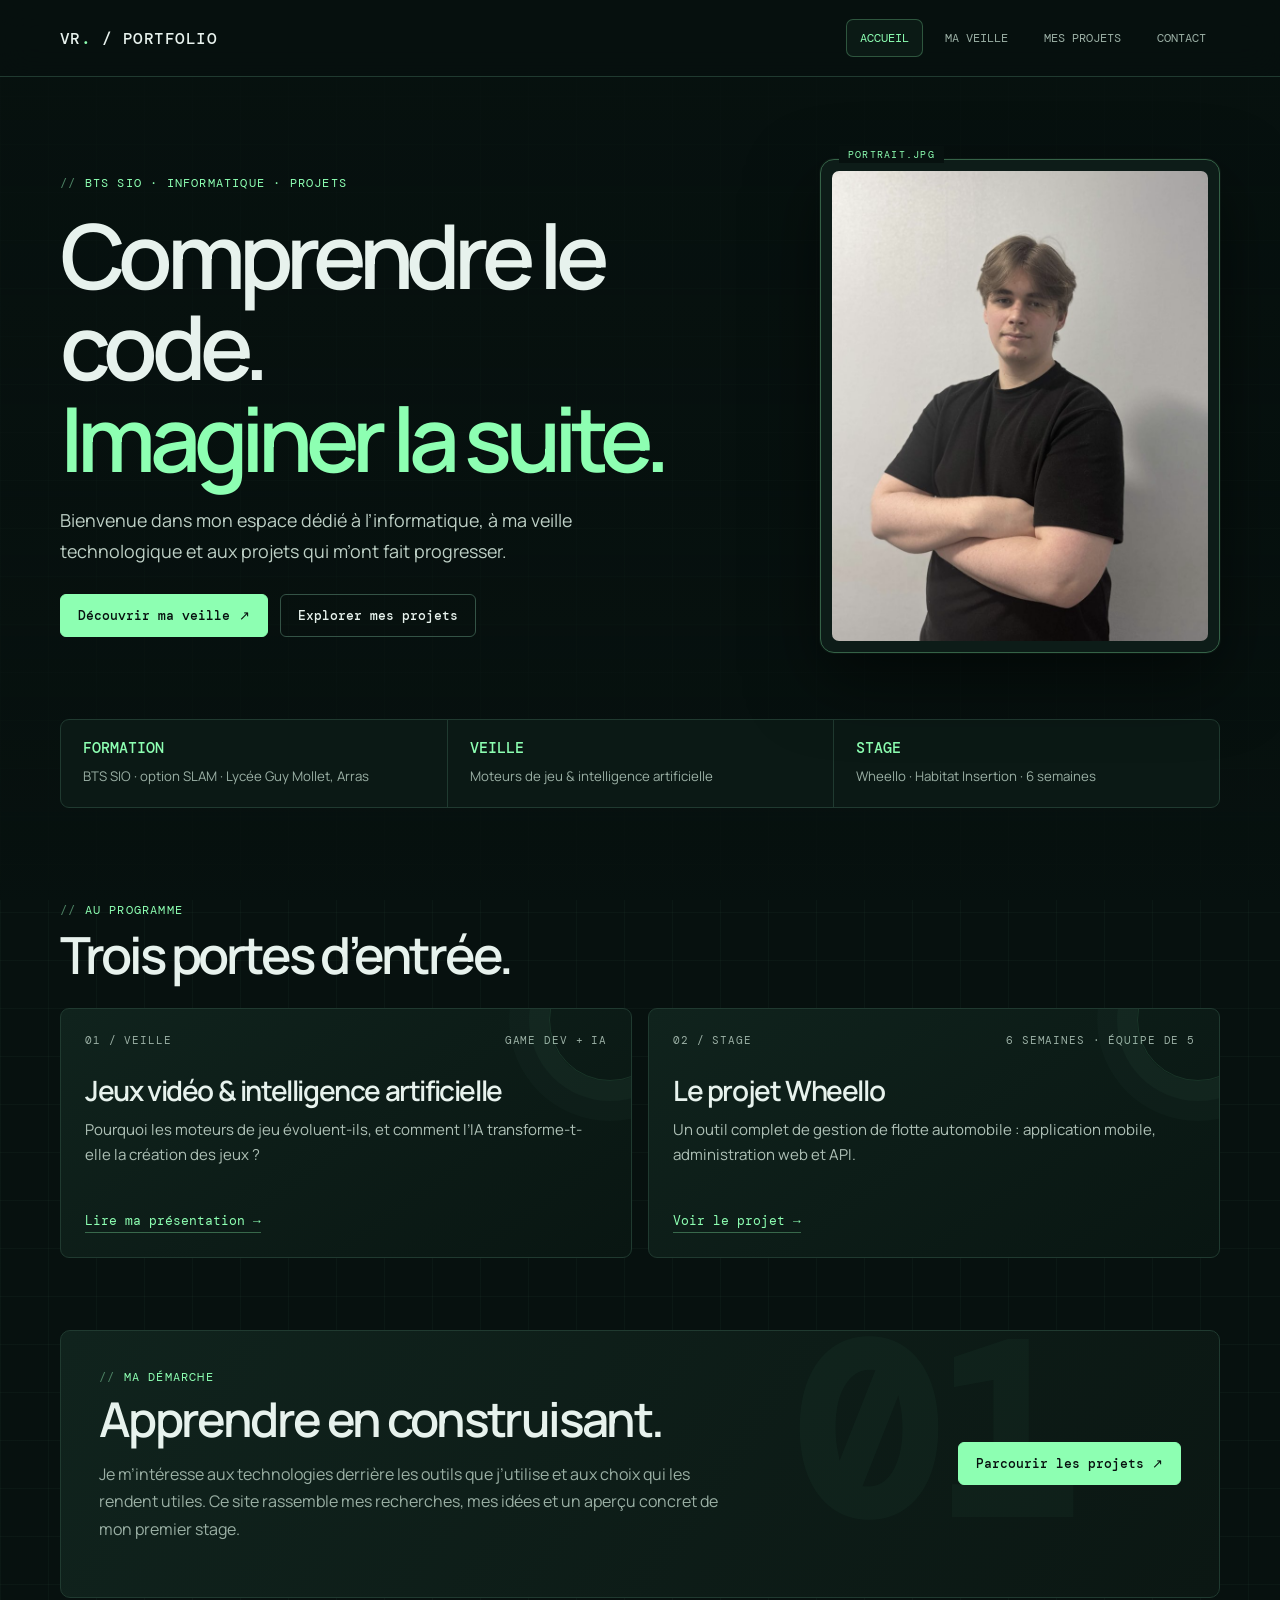
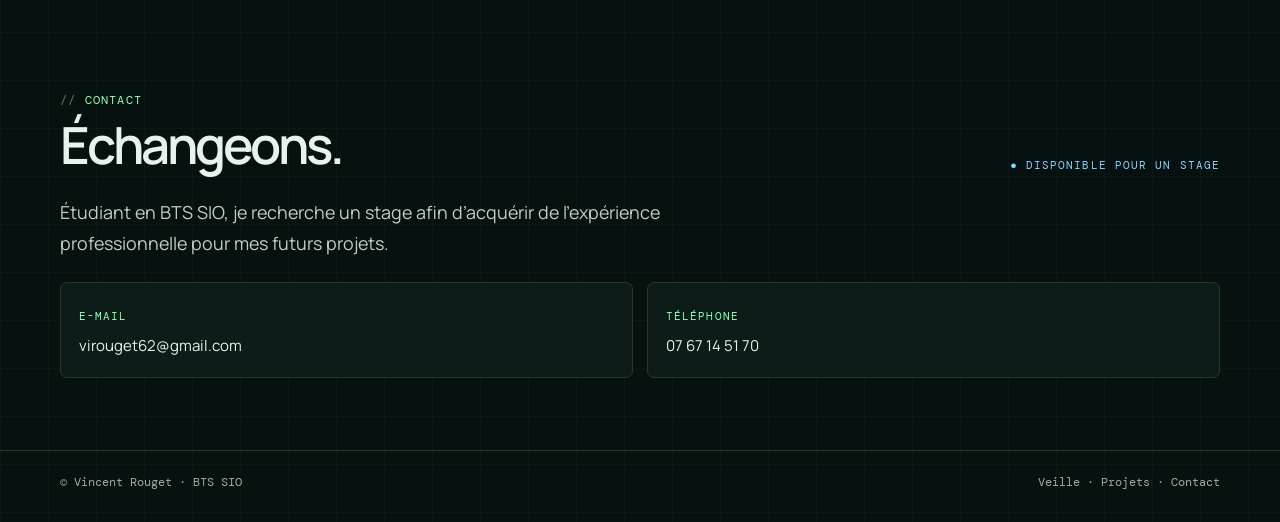
==== index.html @ 779b7177 "Publier le portfolio de Vincent Rouget" ====
<!doctype html>
<html lang="fr"><head><meta charset="utf-8"><meta name="viewport" content="width=device-width,initial-scale=1"><meta name="description" content="Portfolio de Vincent Rouget : BTS SIO, veille sur les moteurs de jeu et l’intelligence artificielle, projets Wheello et ZlatanStore."><title>Vincent Rouget — Portfolio informatique</title><link rel="stylesheet" href="styles.css"></head><body>
<header class="topbar"><nav class="nav wrap" aria-label="Navigation principale"><a class="brand" href="index.html">VR<span>.</span> / PORTFOLIO</a><button class="menu-toggle" aria-expanded="false" aria-label="Ouvrir le menu">Menu</button><div class="navlinks"><a href="index.html" aria-current="page">Accueil</a><a href="veille.html">Ma veille</a><a href="projets.html">Mes projets</a><a href="#contact">Contact</a></div></nav></header>
<main class="wrap">
<section class="hero"><div class="reveal"><div class="eyebrow">BTS SIO · Informatique · Projets</div><h1>Comprendre le code.<br><em>Imaginer la suite.</em></h1><p class="lead">Bienvenue dans mon espace dédié à l’informatique, à ma veille technologique et aux projets qui m’ont fait progresser.</p><div class="actions"><a class="button" href="veille.html">Découvrir ma veille <span aria-hidden="true">↗</span></a><a class="button light" href="projets.html">Explorer mes projets</a></div></div><div class="portrait-frame"><img src="assets/vincent-rouget.jpg" alt="Portrait de Vincent Rouget"></div></section>
<section class="quickfacts" aria-label="En bref"><div><b>FORMATION</b><span>BTS SIO · option SLAM · Lycée Guy Mollet, Arras</span></div><div><b>VEILLE</b><span>Moteurs de jeu & intelligence artificielle</span></div><div><b>STAGE</b><span>Wheello · Habitat Insertion · 6 semaines</span></div></section>
<section class="section"><div class="section-head"><div><div class="eyebrow">Au programme</div><h2>Trois portes d’entrée.</h2></div></div><div class="cards"><article class="card"><div class="card-top"><span>01 / Veille</span><span>Game dev + IA</span></div><h3>Jeux vidéo & intelligence artificielle</h3><p>Pourquoi les moteurs de jeu évoluent-ils, et comment l’IA transforme-t-elle la création des jeux ?</p><a class="text-link" href="veille.html">Lire ma présentation →</a></article><article class="card"><div class="card-top"><span>02 / Stage</span><span>6 semaines · équipe de 5</span></div><h3>Le projet Wheello</h3><p>Un outil complet de gestion de flotte automobile : application mobile, administration web et API.</p><a class="text-link" href="projets.html#wheello">Voir le projet →</a></article></div></section>
<section class="band"><div><div class="eyebrow">Ma démarche</div><h2>Apprendre en construisant.</h2><p>Je m’intéresse aux technologies derrière les outils que j’utilise et aux choix qui les rendent utiles. Ce site rassemble mes recherches, mes idées et un aperçu concret de mon premier stage.</p></div><a class="button" href="projets.html">Parcourir les projets ↗</a></section>
<section class="section" id="contact"><div class="section-head"><div><div class="eyebrow">Contact</div><h2>Échangeons.</h2></div><span class="terminal-label">● DISPONIBLE POUR UN STAGE</span></div><p class="lead">Étudiant en BTS SIO, je recherche un stage afin d’acquérir de l’expérience professionnelle pour mes futurs projets.</p><div class="contact-grid"><div class="contact-card"><span class="mono">E-MAIL</span><a href="mailto:virouget62@gmail.com">virouget62@gmail.com</a></div><div class="contact-card"><span class="mono">TÉLÉPHONE</span><a href="tel:+33767145170">07 67 14 51 70</a></div></div></section>
</main><footer class="footer"><div class="wrap footer-inner"><span>© Vincent Rouget · BTS SIO</span><span><a href="veille.html">Veille</a> · <a href="projets.html">Projets</a> · <a href="mailto:virouget62@gmail.com">Contact</a></span></div></footer><script src="app.js"></script></body></html>
---- styles.css ----
@import url('https://fonts.googleapis.com/css2?family=DM+Mono:wght@400;500&family=Manrope:wght@400;500;600;700;800&display=swap');
:root{--bg:#07110f;--panel:#0d1c18;--panel-2:#10231d;--text:#e7f2ed;--muted:#9aafa4;--line:#203a30;--green:#8dffb2;--blue:#83d7ff;--mono:'DM Mono',monospace;--sans:'Manrope',Arial,sans-serif;--max:1160px}
*{box-sizing:border-box}html{scroll-behavior:smooth}body{margin:0;background:var(--bg);color:var(--text);font:16px/1.7 var(--sans);background-image:linear-gradient(#8dffb208 1px,transparent 1px),linear-gradient(90deg,#8dffb208 1px,transparent 1px);background-size:48px 48px}body:before{content:"";position:fixed;inset:0;background:linear-gradient(180deg,#07110fdd 0%,#07110f99 55%,#07110fee 100%);pointer-events:none;z-index:-1}a{color:inherit}img{display:block;max-width:100%}.wrap{width:min(var(--max),calc(100% - 44px));margin:auto}.topbar{position:sticky;top:0;z-index:10;background:#07110feF;border-bottom:1px solid var(--line);backdrop-filter:blur(16px)}.nav{min-height:76px;display:flex;align-items:center;justify-content:space-between;gap:24px}.brand{text-decoration:none;font:500 1rem var(--mono);letter-spacing:.03em}.brand span{color:var(--green)}.navlinks{display:flex;align-items:center;gap:8px}.navlinks a{font:400 .78rem var(--mono);text-transform:uppercase;text-decoration:none;color:var(--muted);padding:10px 13px;border:1px solid transparent;border-radius:7px}.navlinks a:hover,.navlinks a[aria-current=page]{color:var(--green);border-color:#8dffb244;background:#8dffb20b}.menu-toggle{display:none;border:1px solid var(--line);background:var(--panel);color:var(--green);padding:9px 13px;border-radius:7px;font:400 .8rem var(--mono)}.eyebrow,.mono{font:400 .75rem var(--mono);letter-spacing:.1em;text-transform:uppercase;color:var(--green)}.eyebrow:before{content:"// ";color:#4c8163}.hero{padding:82px 0 62px;display:grid;grid-template-columns:1.1fr .9fr;gap:54px;align-items:center}.hero h1,.page-intro h1{font:600 clamp(3.15rem,7vw,6.2rem)/1.02 var(--sans);letter-spacing:-.075em;margin:18px 0 22px}.hero h1 em,.page-intro h1 em{font-style:normal;color:var(--green)}.lead{font-size:1.12rem;color:#bed0c6;max-width:680px}.actions{display:flex;gap:12px;flex-wrap:wrap;margin-top:28px}.button{display:inline-flex;align-items:center;justify-content:center;gap:9px;padding:12px 17px;border-radius:6px;text-decoration:none;font:500 .83rem var(--mono);color:var(--bg);background:var(--green);border:1px solid var(--green);transition:.2s}.button:hover{box-shadow:0 0 24px #8dffb244;transform:translateY(-2px)}.button.light{background:transparent;color:var(--text);border-color:#345346}.button.light:hover{color:var(--green);border-color:var(--green)}.portrait-frame{position:relative;border:1px solid #356247;background:var(--panel);padding:11px;max-width:400px;justify-self:end;border-radius:14px;box-shadow:0 0 0 1px #8dffb20a,0 26px 70px #0008}.portrait-frame:before{content:"PORTRAIT.JPG";position:absolute;top:-14px;left:18px;background:var(--bg);padding:2px 9px;color:var(--green);font:400 .65rem var(--mono);letter-spacing:.12em}.portrait-frame img{width:100%;aspect-ratio:4/5;object-fit:cover;border-radius:7px;object-position:center 34%;filter:saturate(.82)}.portrait-note{position:absolute;right:-22px;bottom:22px;background:var(--panel-2);padding:10px 13px;border:1px solid #345346;border-radius:5px;color:var(--green);font:.7rem var(--mono)}.quickfacts{display:grid;grid-template-columns:repeat(3,1fr);border:1px solid var(--line);background:#0b1915;margin:4px 0 70px;border-radius:9px}.quickfacts div{padding:18px 22px}.quickfacts div+div{border-left:1px solid var(--line)}.quickfacts b{display:block;font:500 .95rem var(--mono);color:var(--green);margin-bottom:4px}.quickfacts span{font-size:.83rem;color:var(--muted)}.section{padding:24px 0 72px}.section-head{display:flex;justify-content:space-between;align-items:end;gap:20px;margin-bottom:25px}.section-head h2{font:600 clamp(1.9rem,4vw,3.3rem)/1.1 var(--sans);letter-spacing:-.06em;margin:8px 0 0}.text-link{font:400 .8rem var(--mono);color:var(--green);text-decoration:none;border-bottom:1px solid #8dffb255;padding-bottom:3px}.text-link:hover{border-color:var(--green)}.cards{display:grid;grid-template-columns:repeat(2,1fr);gap:16px}.card{background:linear-gradient(145deg,#10231d,#091612);border:1px solid var(--line);border-radius:9px;padding:24px;min-height:250px;display:flex;flex-direction:column;position:relative;overflow:hidden}.card:after{content:"";position:absolute;right:-40px;top:-50px;width:120px;height:120px;border:1px solid #8dffb21c;border-radius:50%;box-shadow:0 0 0 20px #8dffb208,0 0 0 40px #8dffb205}.card-top{display:flex;justify-content:space-between;gap:10px;color:var(--muted);font:.68rem var(--mono);text-transform:uppercase;letter-spacing:.08em}.card h3{font:600 1.75rem var(--sans);margin:24px 0 8px;letter-spacing:-.05em}.card p{color:#afc1b7;margin:0 0 17px;font-size:.94rem}.card .text-link{margin-top:auto;align-self:flex-start}.tag{display:inline-flex;border:1px solid #315241;color:#b3d8c0;padding:4px 9px;border-radius:4px;font:400 .67rem var(--mono);margin:4px 5px 0 0}.band{background:linear-gradient(125deg,#10231d,#0b1713);border:1px solid var(--line);padding:38px;border-radius:10px;display:grid;grid-template-columns:1fr auto;gap:30px;align-items:center;margin-bottom:70px;position:relative;overflow:hidden}.band:after{content:"01";position:absolute;right:12%;top:-52px;color:#8dffb208;font:700 15rem var(--mono);pointer-events:none}.band p{color:var(--muted);max-width:650px;position:relative}.band h2{font:600 clamp(1.8rem,4vw,3rem)/1.1 var(--sans);letter-spacing:-.055em;margin:8px 0;position:relative}.band .button{white-space:nowrap;z-index:1}.page-intro{padding:76px 0 35px;max-width:900px}.page-intro h1{font-size:clamp(3rem,7vw,5.4rem)}.page-intro .lead{margin-top:22px}.steps{display:grid;grid-template-columns:repeat(4,1fr);gap:12px;margin:24px 0 62px}.step{background:var(--panel);border:1px solid var(--line);border-radius:8px;padding:19px}.step .num{font:400 .75rem var(--mono);color:var(--green)}.step h3{font:600 1rem var(--mono);margin:12px 0 6px}.step p{font-size:.86rem;color:var(--muted);margin:0}.topic-list{display:grid;grid-template-columns:repeat(3,1fr);gap:14px;margin-bottom:28px}.topic{padding:21px;border:1px solid var(--line);border-radius:8px;background:var(--panel)}.topic h3{font:600 1.2rem var(--sans);letter-spacing:-.03em;margin:10px 0}.topic p{font-size:.88rem;color:var(--muted);margin:0}.note{padding:17px 20px;border:1px dashed #427359;background:#0c1d16;color:#bfd4c7;margin:26px 0 62px;border-radius:7px}.note strong{color:var(--green)}.project-feature{display:grid;grid-template-columns:.8fr 1.2fr;gap:34px;background:var(--panel);border:1px solid var(--line);border-radius:10px;padding:26px;margin:0 0 17px;align-items:center}.project-visual{min-height:270px;border-radius:7px;background:repeating-linear-gradient(135deg,#10231d 0 14px,#112820 14px 15px);border:1px solid #2a4e3b;color:var(--green);display:flex;flex-direction:column;align-items:center;justify-content:center;text-align:center;padding:22px;font:600 clamp(2rem,4vw,3.1rem)/1 var(--mono);letter-spacing:-.05em}.project-visual.store{color:var(--blue);background:repeating-linear-gradient(135deg,#0b1c24 0 14px,#10232b 14px 15px);border-color:#24485a}.project-feature h2{font:600 2.3rem/1 var(--sans);letter-spacing:-.06em;margin:10px 0 14px}.project-feature p{color:#b1c3b9;font-size:.92rem}.project-meta{display:flex;flex-wrap:wrap;margin:16px 0 22px}.project-feature .button{margin-top:4px}.contact-grid{display:grid;grid-template-columns:1fr 1fr;gap:14px;margin-top:24px}.contact-card{background:var(--panel);border:1px solid var(--line);padding:18px;border-radius:7px}.contact-card .mono{font-size:.68rem}.contact-card a,.contact-card address{display:block;margin-top:5px;text-decoration:none;font-size:.94rem;color:var(--text);font-style:normal}.contact-card a:hover{color:var(--green)}.footer{border-top:1px solid var(--line);padding:23px 0 32px;color:var(--muted);font:400 .75rem var(--mono)}.footer-inner{display:flex;justify-content:space-between;gap:20px;flex-wrap:wrap}.footer a{text-decoration:none;color:var(--muted)}.footer a:hover{color:var(--green)}.article-list{display:grid;gap:15px;margin:12px 0 60px}.article-card{display:grid;grid-template-columns:100px 1fr auto;gap:20px;align-items:center;padding:20px;background:var(--panel);border:1px solid var(--line);border-radius:8px}.article-index{font:500 2rem var(--mono);color:#51755f}.article-card h3{font:600 1.12rem var(--sans);margin:0 0 5px}.article-card p{font-size:.88rem;color:var(--muted);margin:0}.article-card a{font:.75rem var(--mono);color:var(--green);text-decoration:none;white-space:nowrap}.article-card a:hover{text-decoration:underline}.terminal-label{font:400 .68rem var(--mono);text-transform:uppercase;letter-spacing:.1em;color:var(--blue)}.reveal{animation:rise .6s both}@keyframes rise{from{opacity:0;transform:translateY(10px)}to{opacity:1;transform:translateY(0)}}@media(max-width:760px){body{background-size:32px 32px}.wrap{width:min(100% - 30px,600px)}.nav{min-height:67px;flex-wrap:wrap}.menu-toggle{display:block}.navlinks{display:none;width:100%;padding:0 0 13px;flex-direction:column;align-items:stretch}.navlinks.open{display:flex}.navlinks a{padding:11px 12px}.hero{padding:48px 0 46px;grid-template-columns:1fr;gap:32px}.hero h1{font-size:clamp(3.1rem,15vw,5rem)}.portrait-frame{justify-self:center;width:min(83%,360px);margin-right:10px}.quickfacts{grid-template-columns:1fr;margin-bottom:46px}.quickfacts div{padding:14px 17px}.quickfacts div+div{border-left:0;border-top:1px solid var(--line)}.section{padding-bottom:50px}.section-head{align-items:flex-start;flex-direction:column}.cards,.topic-list,.steps{grid-template-columns:1fr}.step{padding:17px}.band{padding:25px;grid-template-columns:1fr;margin-bottom:50px}.project-feature{grid-template-columns:1fr;padding:18px;gap:22px}.project-visual{min-height:190px}.project-feature h2{font-size:2rem}.contact-grid{grid-template-columns:1fr}.article-card{grid-template-columns:55px 1fr;gap:14px}.article-index{font-size:1.4rem}.article-card a{grid-column:2}.page-intro{padding:52px 0 28px}}
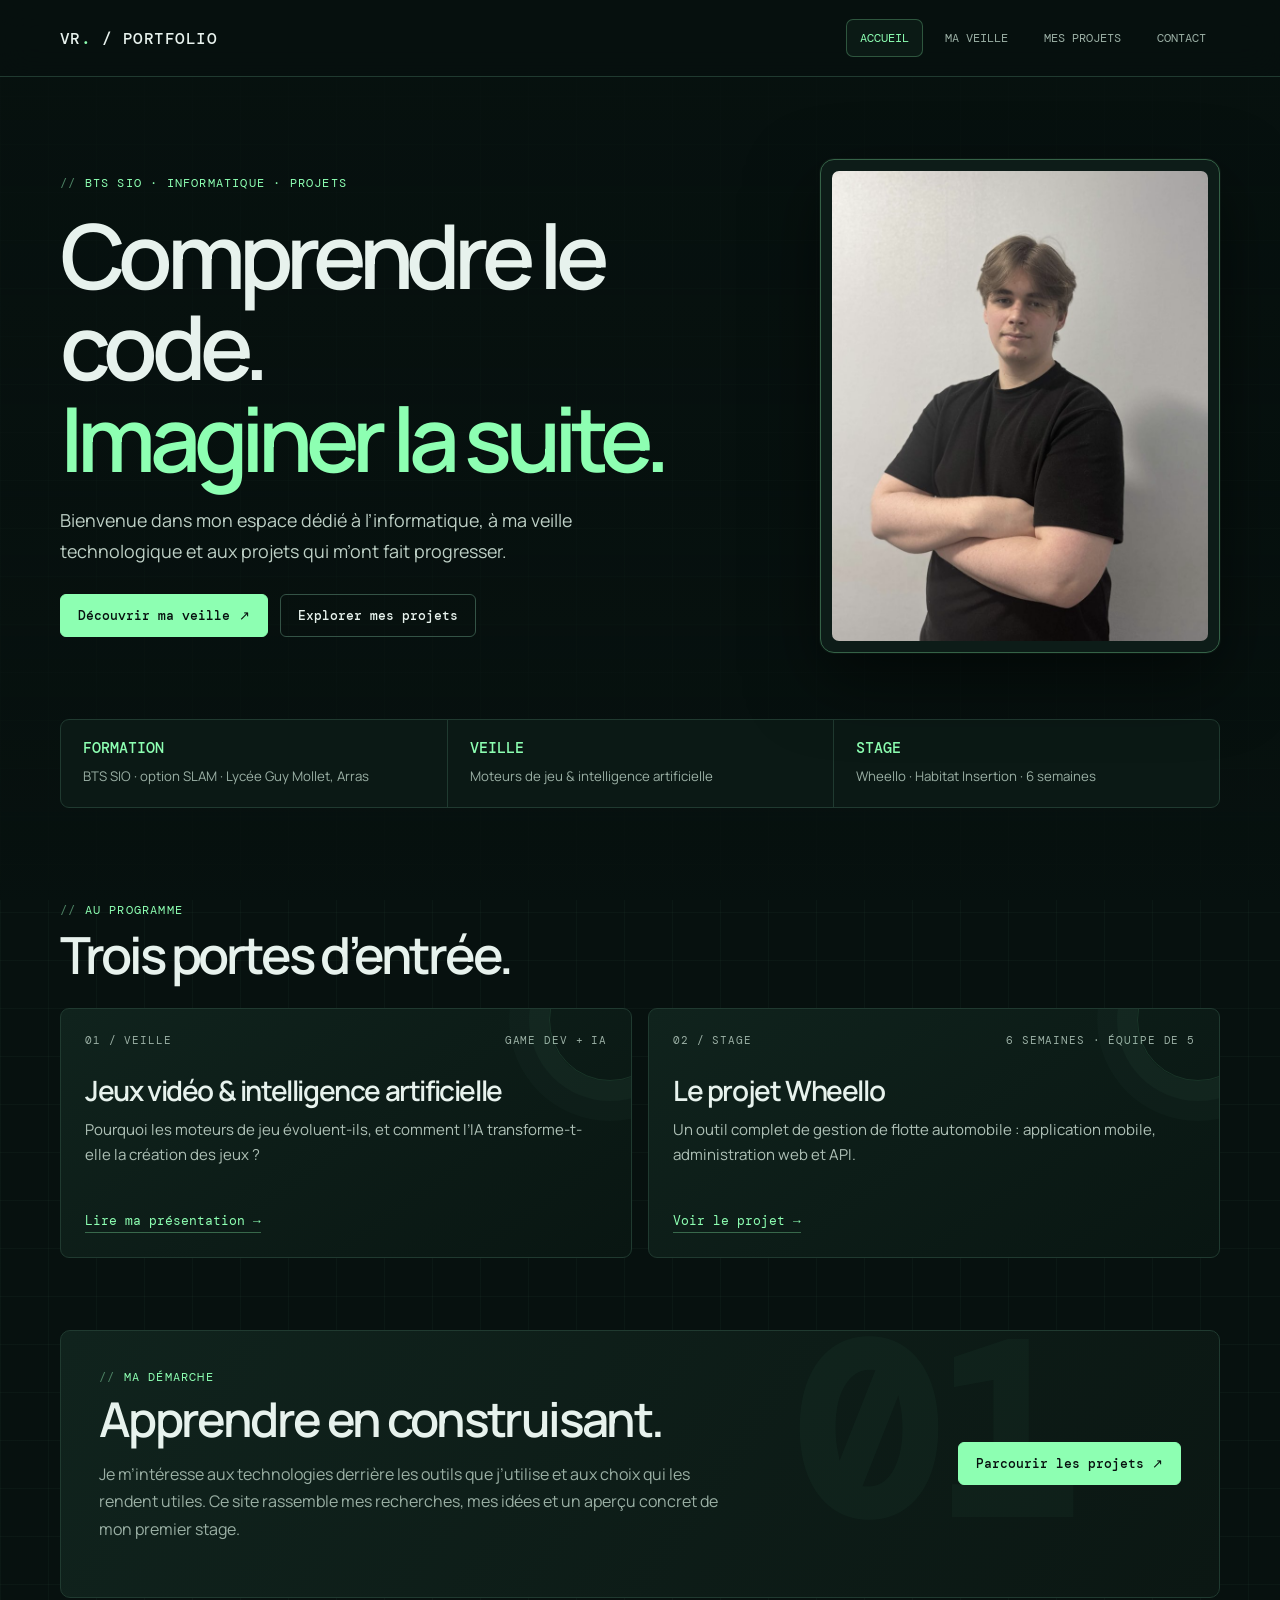
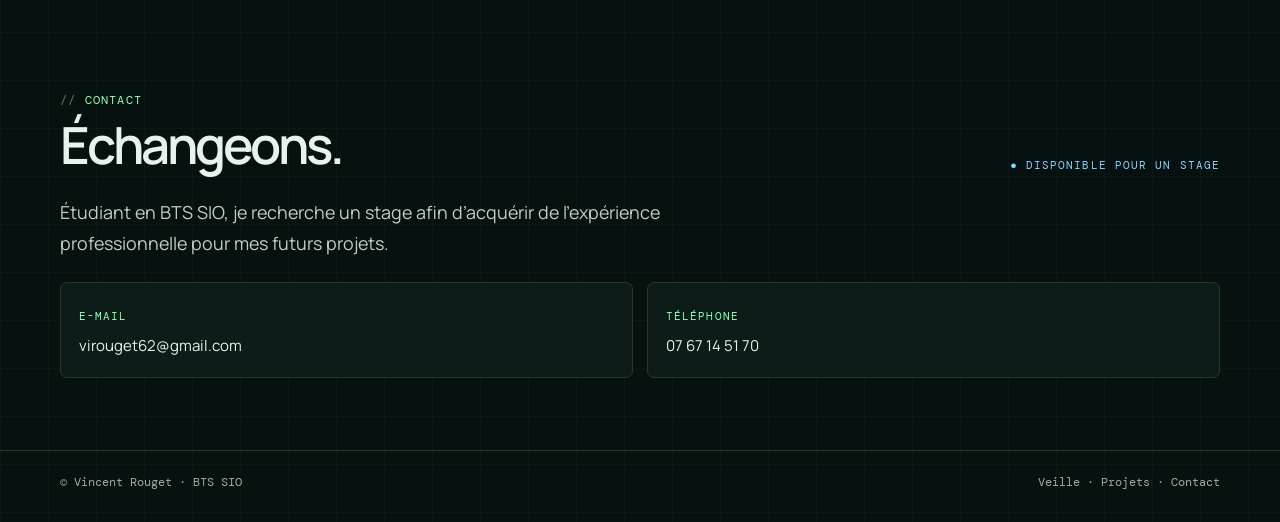
==== commit 665d1190: "Actualiser le cache du style" ====
--- a/index.html
+++ b/index.html
@@ -1,5 +1,5 @@
 <!doctype html>
-<html lang="fr"><head><meta charset="utf-8"><meta name="viewport" content="width=device-width,initial-scale=1"><meta name="description" content="Portfolio de Vincent Rouget : BTS SIO, veille sur les moteurs de jeu et l’intelligence artificielle, projets Wheello et ZlatanStore."><title>Vincent Rouget — Portfolio informatique</title><link rel="stylesheet" href="styles.css"></head><body>
+<html lang="fr"><head><meta charset="utf-8"><meta name="viewport" content="width=device-width,initial-scale=1"><meta name="description" content="Portfolio de Vincent Rouget : BTS SIO, veille sur les moteurs de jeu et l’intelligence artificielle, projets Wheello et ZlatanStore."><title>Vincent Rouget — Portfolio informatique</title><link rel="stylesheet" href="styles.css?v=a46b9e7"></head><body>
 <header class="topbar"><nav class="nav wrap" aria-label="Navigation principale"><a class="brand" href="index.html">VR<span>.</span> / PORTFOLIO</a><button class="menu-toggle" aria-expanded="false" aria-label="Ouvrir le menu">Menu</button><div class="navlinks"><a href="index.html" aria-current="page">Accueil</a><a href="veille.html">Ma veille</a><a href="projets.html">Mes projets</a><a href="#contact">Contact</a></div></nav></header>
 <main class="wrap">
 <section class="hero"><div class="reveal"><div class="eyebrow">BTS SIO · Informatique · Projets</div><h1>Comprendre le code.<br><em>Imaginer la suite.</em></h1><p class="lead">Bienvenue dans mon espace dédié à l’informatique, à ma veille technologique et aux projets qui m’ont fait progresser.</p><div class="actions"><a class="button" href="veille.html">Découvrir ma veille <span aria-hidden="true">↗</span></a><a class="button light" href="projets.html">Explorer mes projets</a></div></div><div class="portrait-frame"><img src="assets/vincent-rouget.jpg" alt="Portrait de Vincent Rouget"></div></section>
--- a/styles.css
+++ b/styles.css
@@ -1,3 +1,4 @@
 @import url('https://fonts.googleapis.com/css2?family=DM+Mono:wght@400;500&family=Manrope:wght@400;500;600;700;800&display=swap');
 :root{--bg:#07110f;--panel:#0d1c18;--panel-2:#10231d;--text:#e7f2ed;--muted:#9aafa4;--line:#203a30;--green:#8dffb2;--blue:#83d7ff;--mono:'DM Mono',monospace;--sans:'Manrope',Arial,sans-serif;--max:1160px}
-*{box-sizing:border-box}html{scroll-behavior:smooth}body{margin:0;background:var(--bg);color:var(--text);font:16px/1.7 var(--sans);background-image:linear-gradient(#8dffb208 1px,transparent 1px),linear-gradient(90deg,#8dffb208 1px,transparent 1px);background-size:48px 48px}body:before{content:"";position:fixed;inset:0;background:linear-gradient(180deg,#07110fdd 0%,#07110f99 55%,#07110fee 100%);pointer-events:none;z-index:-1}a{color:inherit}img{display:block;max-width:100%}.wrap{width:min(var(--max),calc(100% - 44px));margin:auto}.topbar{position:sticky;top:0;z-index:10;background:#07110feF;border-bottom:1px solid var(--line);backdrop-filter:blur(16px)}.nav{min-height:76px;display:flex;align-items:center;justify-content:space-between;gap:24px}.brand{text-decoration:none;font:500 1rem var(--mono);letter-spacing:.03em}.brand span{color:var(--green)}.navlinks{display:flex;align-items:center;gap:8px}.navlinks a{font:400 .78rem var(--mono);text-transform:uppercase;text-decoration:none;color:var(--muted);padding:10px 13px;border:1px solid transparent;border-radius:7px}.navlinks a:hover,.navlinks a[aria-current=page]{color:var(--green);border-color:#8dffb244;background:#8dffb20b}.menu-toggle{display:none;border:1px solid var(--line);background:var(--panel);color:var(--green);padding:9px 13px;border-radius:7px;font:400 .8rem var(--mono)}.eyebrow,.mono{font:400 .75rem var(--mono);letter-spacing:.1em;text-transform:uppercase;color:var(--green)}.eyebrow:before{content:"// ";color:#4c8163}.hero{padding:82px 0 62px;display:grid;grid-template-columns:1.1fr .9fr;gap:54px;align-items:center}.hero h1,.page-intro h1{font:600 clamp(3.15rem,7vw,6.2rem)/1.02 var(--sans);letter-spacing:-.075em;margin:18px 0 22px}.hero h1 em,.page-intro h1 em{font-style:normal;color:var(--green)}.lead{font-size:1.12rem;color:#bed0c6;max-width:680px}.actions{display:flex;gap:12px;flex-wrap:wrap;margin-top:28px}.button{display:inline-flex;align-items:center;justify-content:center;gap:9px;padding:12px 17px;border-radius:6px;text-decoration:none;font:500 .83rem var(--mono);color:var(--bg);background:var(--green);border:1px solid var(--green);transition:.2s}.button:hover{box-shadow:0 0 24px #8dffb244;transform:translateY(-2px)}.button.light{background:transparent;color:var(--text);border-color:#345346}.button.light:hover{color:var(--green);border-color:var(--green)}.portrait-frame{position:relative;border:1px solid #356247;background:var(--panel);padding:11px;max-width:400px;justify-self:end;border-radius:14px;box-shadow:0 0 0 1px #8dffb20a,0 26px 70px #0008}.portrait-frame:before{content:"PORTRAIT.JPG";position:absolute;top:-14px;left:18px;background:var(--bg);padding:2px 9px;color:var(--green);font:400 .65rem var(--mono);letter-spacing:.12em}.portrait-frame img{width:100%;aspect-ratio:4/5;object-fit:cover;border-radius:7px;object-position:center 34%;filter:saturate(.82)}.portrait-note{position:absolute;right:-22px;bottom:22px;background:var(--panel-2);padding:10px 13px;border:1px solid #345346;border-radius:5px;color:var(--green);font:.7rem var(--mono)}.quickfacts{display:grid;grid-template-columns:repeat(3,1fr);border:1px solid var(--line);background:#0b1915;margin:4px 0 70px;border-radius:9px}.quickfacts div{padding:18px 22px}.quickfacts div+div{border-left:1px solid var(--line)}.quickfacts b{display:block;font:500 .95rem var(--mono);color:var(--green);margin-bottom:4px}.quickfacts span{font-size:.83rem;color:var(--muted)}.section{padding:24px 0 72px}.section-head{display:flex;justify-content:space-between;align-items:end;gap:20px;margin-bottom:25px}.section-head h2{font:600 clamp(1.9rem,4vw,3.3rem)/1.1 var(--sans);letter-spacing:-.06em;margin:8px 0 0}.text-link{font:400 .8rem var(--mono);color:var(--green);text-decoration:none;border-bottom:1px solid #8dffb255;padding-bottom:3px}.text-link:hover{border-color:var(--green)}.cards{display:grid;grid-template-columns:repeat(2,1fr);gap:16px}.card{background:linear-gradient(145deg,#10231d,#091612);border:1px solid var(--line);border-radius:9px;padding:24px;min-height:250px;display:flex;flex-direction:column;position:relative;overflow:hidden}.card:after{content:"";position:absolute;right:-40px;top:-50px;width:120px;height:120px;border:1px solid #8dffb21c;border-radius:50%;box-shadow:0 0 0 20px #8dffb208,0 0 0 40px #8dffb205}.card-top{display:flex;justify-content:space-between;gap:10px;color:var(--muted);font:.68rem var(--mono);text-transform:uppercase;letter-spacing:.08em}.card h3{font:600 1.75rem var(--sans);margin:24px 0 8px;letter-spacing:-.05em}.card p{color:#afc1b7;margin:0 0 17px;font-size:.94rem}.card .text-link{margin-top:auto;align-self:flex-start}.tag{display:inline-flex;border:1px solid #315241;color:#b3d8c0;padding:4px 9px;border-radius:4px;font:400 .67rem var(--mono);margin:4px 5px 0 0}.band{background:linear-gradient(125deg,#10231d,#0b1713);border:1px solid var(--line);padding:38px;border-radius:10px;display:grid;grid-template-columns:1fr auto;gap:30px;align-items:center;margin-bottom:70px;position:relative;overflow:hidden}.band:after{content:"01";position:absolute;right:12%;top:-52px;color:#8dffb208;font:700 15rem var(--mono);pointer-events:none}.band p{color:var(--muted);max-width:650px;position:relative}.band h2{font:600 clamp(1.8rem,4vw,3rem)/1.1 var(--sans);letter-spacing:-.055em;margin:8px 0;position:relative}.band .button{white-space:nowrap;z-index:1}.page-intro{padding:76px 0 35px;max-width:900px}.page-intro h1{font-size:clamp(3rem,7vw,5.4rem)}.page-intro .lead{margin-top:22px}.steps{display:grid;grid-template-columns:repeat(4,1fr);gap:12px;margin:24px 0 62px}.step{background:var(--panel);border:1px solid var(--line);border-radius:8px;padding:19px}.step .num{font:400 .75rem var(--mono);color:var(--green)}.step h3{font:600 1rem var(--mono);margin:12px 0 6px}.step p{font-size:.86rem;color:var(--muted);margin:0}.topic-list{display:grid;grid-template-columns:repeat(3,1fr);gap:14px;margin-bottom:28px}.topic{padding:21px;border:1px solid var(--line);border-radius:8px;background:var(--panel)}.topic h3{font:600 1.2rem var(--sans);letter-spacing:-.03em;margin:10px 0}.topic p{font-size:.88rem;color:var(--muted);margin:0}.note{padding:17px 20px;border:1px dashed #427359;background:#0c1d16;color:#bfd4c7;margin:26px 0 62px;border-radius:7px}.note strong{color:var(--green)}.project-feature{display:grid;grid-template-columns:.8fr 1.2fr;gap:34px;background:var(--panel);border:1px solid var(--line);border-radius:10px;padding:26px;margin:0 0 17px;align-items:center}.project-visual{min-height:270px;border-radius:7px;background:repeating-linear-gradient(135deg,#10231d 0 14px,#112820 14px 15px);border:1px solid #2a4e3b;color:var(--green);display:flex;flex-direction:column;align-items:center;justify-content:center;text-align:center;padding:22px;font:600 clamp(2rem,4vw,3.1rem)/1 var(--mono);letter-spacing:-.05em}.project-visual.store{color:var(--blue);background:repeating-linear-gradient(135deg,#0b1c24 0 14px,#10232b 14px 15px);border-color:#24485a}.project-feature h2{font:600 2.3rem/1 var(--sans);letter-spacing:-.06em;margin:10px 0 14px}.project-feature p{color:#b1c3b9;font-size:.92rem}.project-meta{display:flex;flex-wrap:wrap;margin:16px 0 22px}.project-feature .button{margin-top:4px}.contact-grid{display:grid;grid-template-columns:1fr 1fr;gap:14px;margin-top:24px}.contact-card{background:var(--panel);border:1px solid var(--line);padding:18px;border-radius:7px}.contact-card .mono{font-size:.68rem}.contact-card a,.contact-card address{display:block;margin-top:5px;text-decoration:none;font-size:.94rem;color:var(--text);font-style:normal}.contact-card a:hover{color:var(--green)}.footer{border-top:1px solid var(--line);padding:23px 0 32px;color:var(--muted);font:400 .75rem var(--mono)}.footer-inner{display:flex;justify-content:space-between;gap:20px;flex-wrap:wrap}.footer a{text-decoration:none;color:var(--muted)}.footer a:hover{color:var(--green)}.article-list{display:grid;gap:15px;margin:12px 0 60px}.article-card{display:grid;grid-template-columns:100px 1fr auto;gap:20px;align-items:center;padding:20px;background:var(--panel);border:1px solid var(--line);border-radius:8px}.article-index{font:500 2rem var(--mono);color:#51755f}.article-card h3{font:600 1.12rem var(--sans);margin:0 0 5px}.article-card p{font-size:.88rem;color:var(--muted);margin:0}.article-card a{font:.75rem var(--mono);color:var(--green);text-decoration:none;white-space:nowrap}.article-card a:hover{text-decoration:underline}.terminal-label{font:400 .68rem var(--mono);text-transform:uppercase;letter-spacing:.1em;color:var(--blue)}.reveal{animation:rise .6s both}@keyframes rise{from{opacity:0;transform:translateY(10px)}to{opacity:1;transform:translateY(0)}}@media(max-width:760px){body{background-size:32px 32px}.wrap{width:min(100% - 30px,600px)}.nav{min-height:67px;flex-wrap:wrap}.menu-toggle{display:block}.navlinks{display:none;width:100%;padding:0 0 13px;flex-direction:column;align-items:stretch}.navlinks.open{display:flex}.navlinks a{padding:11px 12px}.hero{padding:48px 0 46px;grid-template-columns:1fr;gap:32px}.hero h1{font-size:clamp(3.1rem,15vw,5rem)}.portrait-frame{justify-self:center;width:min(83%,360px);margin-right:10px}.quickfacts{grid-template-columns:1fr;margin-bottom:46px}.quickfacts div{padding:14px 17px}.quickfacts div+div{border-left:0;border-top:1px solid var(--line)}.section{padding-bottom:50px}.section-head{align-items:flex-start;flex-direction:column}.cards,.topic-list,.steps{grid-template-columns:1fr}.step{padding:17px}.band{padding:25px;grid-template-columns:1fr;margin-bottom:50px}.project-feature{grid-template-columns:1fr;padding:18px;gap:22px}.project-visual{min-height:190px}.project-feature h2{font-size:2rem}.contact-grid{grid-template-columns:1fr}.article-card{grid-template-columns:55px 1fr;gap:14px}.article-index{font-size:1.4rem}.article-card a{grid-column:2}.page-intro{padding:52px 0 28px}}
+*{box-sizing:border-box}html{scroll-behavior:smooth}body{margin:0;background:var(--bg);color:var(--text);font:16px/1.7 var(--sans);background-image:linear-gradient(#8dffb208 1px,transparent 1px),linear-gradient(90deg,#8dffb208 1px,transparent 1px);background-size:48px 48px}body:before{content:"";position:fixed;inset:0;background:linear-gradient(180deg,#07110fdd 0%,#07110f99 55%,#07110fee 100%);pointer-events:none;z-index:-1}a{color:inherit}img{display:block;max-width:100%}.wrap{width:min(var(--max),calc(100% - 44px));margin:auto}.topbar{position:sticky;top:0;z-index:10;background:#07110feF;border-bottom:1px solid var(--line);backdrop-filter:blur(16px)}.nav{min-height:76px;display:flex;align-items:center;justify-content:space-between;gap:24px}.brand{text-decoration:none;font:500 1rem var(--mono);letter-spacing:.03em}.brand span{color:var(--green)}.navlinks{display:flex;align-items:center;gap:8px}.navlinks a{font:400 .78rem var(--mono);text-transform:uppercase;text-decoration:none;color:var(--muted);padding:10px 13px;border:1px solid transparent;border-radius:7px}.navlinks a:hover,.navlinks a[aria-current=page]{color:var(--green);border-color:#8dffb244;background:#8dffb20b}.menu-toggle{display:none;border:1px solid var(--line);background:var(--panel);color:var(--green);padding:9px 13px;border-radius:7px;font:400 .8rem var(--mono)}.eyebrow,.mono{font:400 .75rem var(--mono);letter-spacing:.1em;text-transform:uppercase;color:var(--green)}.eyebrow:before{content:"// ";color:#4c8163}.hero{padding:82px 0 62px;display:grid;grid-template-columns:1.1fr .9fr;gap:54px;align-items:center}.hero h1,.page-intro h1{font:600 clamp(3.15rem,7vw,6.2rem)/1.02 var(--sans);letter-spacing:-.075em;margin:18px 0 22px}.hero h1 em,.page-intro h1 em{font-style:normal;color:var(--green)}.lead{font-size:1.12rem;color:#bed0c6;max-width:680px}.actions{display:flex;gap:12px;flex-wrap:wrap;margin-top:28px}.button{display:inline-flex;align-items:center;justify-content:center;gap:9px;padding:12px 17px;border-radius:6px;text-decoration:none;font:500 .83rem var(--mono);color:var(--bg);background:var(--green);border:1px solid var(--green);transition:.2s}.button:hover{box-shadow:0 0 24px #8dffb244;transform:translateY(-2px)}.button.light{background:transparent;color:var(--text);border-color:#345346}.button.light:hover{color:var(--green);border-color:var(--green)}.portrait-frame{position:relative;border:1px solid #356247;background:var(--panel);padding:11px;max-width:400px;justify-self:end;border-radius:14px;box-shadow:0 0 0 1px #8dffb20a,0 26px 70px #0008}.portrait-frame img{width:100%;aspect-ratio:4/5;object-fit:cover;border-radius:7px;object-position:center 34%;filter:saturate(.82)}.portrait-note{position:absolute;right:-22px;bottom:22px;background:var(--panel-2);padding:10px 13px;border:1px solid #345346;border-radius:5px;color:var(--green);font:.7rem var(--mono)}.quickfacts{display:grid;grid-template-columns:repeat(3,1fr);border:1px solid var(--line);background:#0b1915;margin:4px 0 70px;border-radius:9px}.quickfacts div{padding:18px 22px}.quickfacts div+div{border-left:1px solid var(--line)}.quickfacts b{display:block;font:500 .95rem var(--mono);color:var(--green);margin-bottom:4px}.quickfacts span{font-size:.83rem;color:var(--muted)}.section{padding:24px 0 72px}.section-head{display:flex;justify-content:space-between;align-items:end;gap:20px;margin-bottom:25px}.section-head h2{font:600 clamp(1.9rem,4vw,3.3rem)/1.1 var(--sans);letter-spacing:-.06em;margin:8px 0 0}.text-link{font:400 .8rem var(--mono);color:var(--green);text-decoration:none;border-bottom:1px solid #8dffb255;padding-bottom:3px}.text-link:hover{border-color:var(--green)}.cards{display:grid;grid-template-columns:repeat(2,1fr);gap:16px}.card{background:linear-gradient(145deg,#10231d,#091612);border:1px solid var(--line);border-radius:9px;padding:24px;min-height:250px;display:flex;flex-direction:column;position:relative;overflow:hidden}.card:after{content:"";position:absolute;right:-40px;top:-50px;width:120px;height:120px;border:1px solid #8dffb21c;border-radius:50%;box-shadow:0 0 0 20px #8dffb208,0 0 0 40px #8dffb205}.card-top{display:flex;justify-content:space-between;gap:10px;color:var(--muted);font:.68rem var(--mono);text-transform:uppercase;letter-spacing:.08em}.card h3{font:600 1.75rem var(--sans);margin:24px 0 8px;letter-spacing:-.05em}.card p{color:#afc1b7;margin:0 0 17px;font-size:.94rem}.card .text-link{margin-top:auto;align-self:flex-start}.tag{display:inline-flex;border:1px solid #315241;color:#b3d8c0;padding:4px 9px;border-radius:4px;font:400 .67rem var(--mono);margin:4px 5px 0 0}.band{background:linear-gradient(125deg,#10231d,#0b1713);border:1px solid var(--line);padding:38px;border-radius:10px;display:grid;grid-template-columns:1fr auto;gap:30px;align-items:center;margin-bottom:70px;position:relative;overflow:hidden}.band:after{content:"01";position:absolute;right:12%;top:-52px;color:#8dffb208;font:700 15rem var(--mono);pointer-events:none}.band p{color:var(--muted);max-width:650px;position:relative}.band h2{font:600 clamp(1.8rem,4vw,3rem)/1.1 var(--sans);letter-spacing:-.055em;margin:8px 0;position:relative}.band .button{white-space:nowrap;z-index:1}.page-intro{padding:76px 0 35px;max-width:900px}.page-intro h1{font-size:clamp(3rem,7vw,5.4rem)}.page-intro .lead{margin-top:22px}.steps{display:grid;grid-template-columns:repeat(4,1fr);gap:12px;margin:24px 0 62px}.step{background:var(--panel);border:1px solid var(--line);border-radius:8px;padding:19px}.step .num{font:400 .75rem var(--mono);color:var(--green)}.step h3{font:600 1rem var(--mono);margin:12px 0 6px}.step p{font-size:.86rem;color:var(--muted);margin:0}.topic-list{display:grid;grid-template-columns:repeat(3,1fr);gap:14px;margin-bottom:28px}.topic{padding:21px;border:1px solid var(--line);border-radius:8px;background:var(--panel)}.topic h3{font:600 1.2rem var(--sans);letter-spacing:-.03em;margin:10px 0}.topic p{font-size:.88rem;color:var(--muted);margin:0}.note{padding:17px 20px;border:1px dashed #427359;background:#0c1d16;color:#bfd4c7;margin:26px 0 62px;border-radius:7px}.note strong{color:var(--green)}.project-feature{display:grid;grid-template-columns:.8fr 1.2fr;gap:34px;background:var(--panel);border:1px solid var(--line);border-radius:10px;padding:26px;margin:0 0 17px;align-items:center}.project-visual{min-height:270px;border-radius:7px;background:repeating-linear-gradient(135deg,#10231d 0 14px,#112820 14px 15px);border:1px solid #2a4e3b;color:var(--green);display:flex;flex-direction:column;align-items:center;justify-content:center;text-align:center;padding:22px;font:600 clamp(2rem,4vw,3.1rem)/1 var(--mono);letter-spacing:-.05em}.project-visual.store{color:var(--blue);background:repeating-linear-gradient(135deg,#0b1c24 0 14px,#10232b 14px 15px);border-color:#24485a}.project-feature h2{font:600 2.3rem/1 var(--sans);letter-spacing:-.06em;margin:10px 0 14px}.project-feature p{color:#b1c3b9;font-size:.92rem}.project-meta{display:flex;flex-wrap:wrap;margin:16px 0 22px}.project-feature .button{margin-top:4px}.contact-grid{display:grid;grid-template-columns:1fr 1fr;gap:14px;margin-top:24px}.contact-card{background:var(--panel);border:1px solid var(--line);padding:18px;border-radius:7px}.contact-card .mono{font-size:.68rem}.contact-card a,.contact-card address{display:block;margin-top:5px;text-decoration:none;font-size:.94rem;color:var(--text);font-style:normal}.contact-card a:hover{color:var(--green)}.footer{border-top:1px solid var(--line);padding:23px 0 32px;color:var(--muted);font:400 .75rem var(--mono)}.footer-inner{display:flex;justify-content:space-between;gap:20px;flex-wrap:wrap}.footer a{text-decoration:none;color:var(--muted)}.footer a:hover{color:var(--green)}.article-list{display:grid;gap:15px;margin:12px 0 60px}.article-card{display:grid;grid-template-columns:100px 1fr auto;gap:20px;align-items:center;padding:20px;background:var(--panel);border:1px solid var(--line);border-radius:8px}.article-index{font:500 2rem var(--mono);color:#51755f}.article-card h3{font:600 1.12rem var(--sans);margin:0 0 5px}.article-card p{font-size:.88rem;color:var(--muted);margin:0}.article-card a{font:.75rem var(--mono);color:var(--green);text-decoration:none;white-space:nowrap}.article-card a:hover{text-decoration:underline}.terminal-label{font:400 .68rem var(--mono);text-transform:uppercase;letter-spacing:.1em;color:var(--blue)}.reveal{animation:rise .6s both}@keyframes rise{from{opacity:0;transform:translateY(10px)}to{opacity:1;transform:translateY(0)}}@media(max-width:760px){body{background-size:32px 32px}.wrap{width:min(100% - 30px,600px)}.nav{min-height:67px;flex-wrap:wrap}.menu-toggle{display:block}.navlinks{display:none;width:100%;padding:0 0 13px;flex-direction:column;align-items:stretch}.navlinks.open{display:flex}.navlinks a{padding:11px 12px}.hero{padding:48px 0 46px;grid-template-columns:1fr;gap:32px}.hero h1{font-size:clamp(3.1rem,15vw,5rem)}.portrait-frame{justify-self:center;width:min(83%,360px);margin-right:10px}.quickfacts{grid-template-columns:1fr;margin-bottom:46px}.quickfacts div{padding:14px 17px}.quickfacts div+div{border-left:0;border-top:1px solid var(--line)}.section{padding-bottom:50px}.section-head{align-items:flex-start;flex-direction:column}.cards,.topic-list,.steps{grid-template-columns:1fr}.step{padding:17px}.band{padding:25px;grid-template-columns:1fr;margin-bottom:50px}.project-feature{grid-template-columns:1fr;padding:18px;gap:22px}.project-visual{min-height:190px}.project-feature h2{font-size:2rem}.contact-grid{grid-template-columns:1fr}.article-card{grid-template-columns:55px 1fr;gap:14px}.article-index{font-size:1.4rem}.article-card a{grid-column:2}.page-intro{padding:52px 0 28px}}
+
